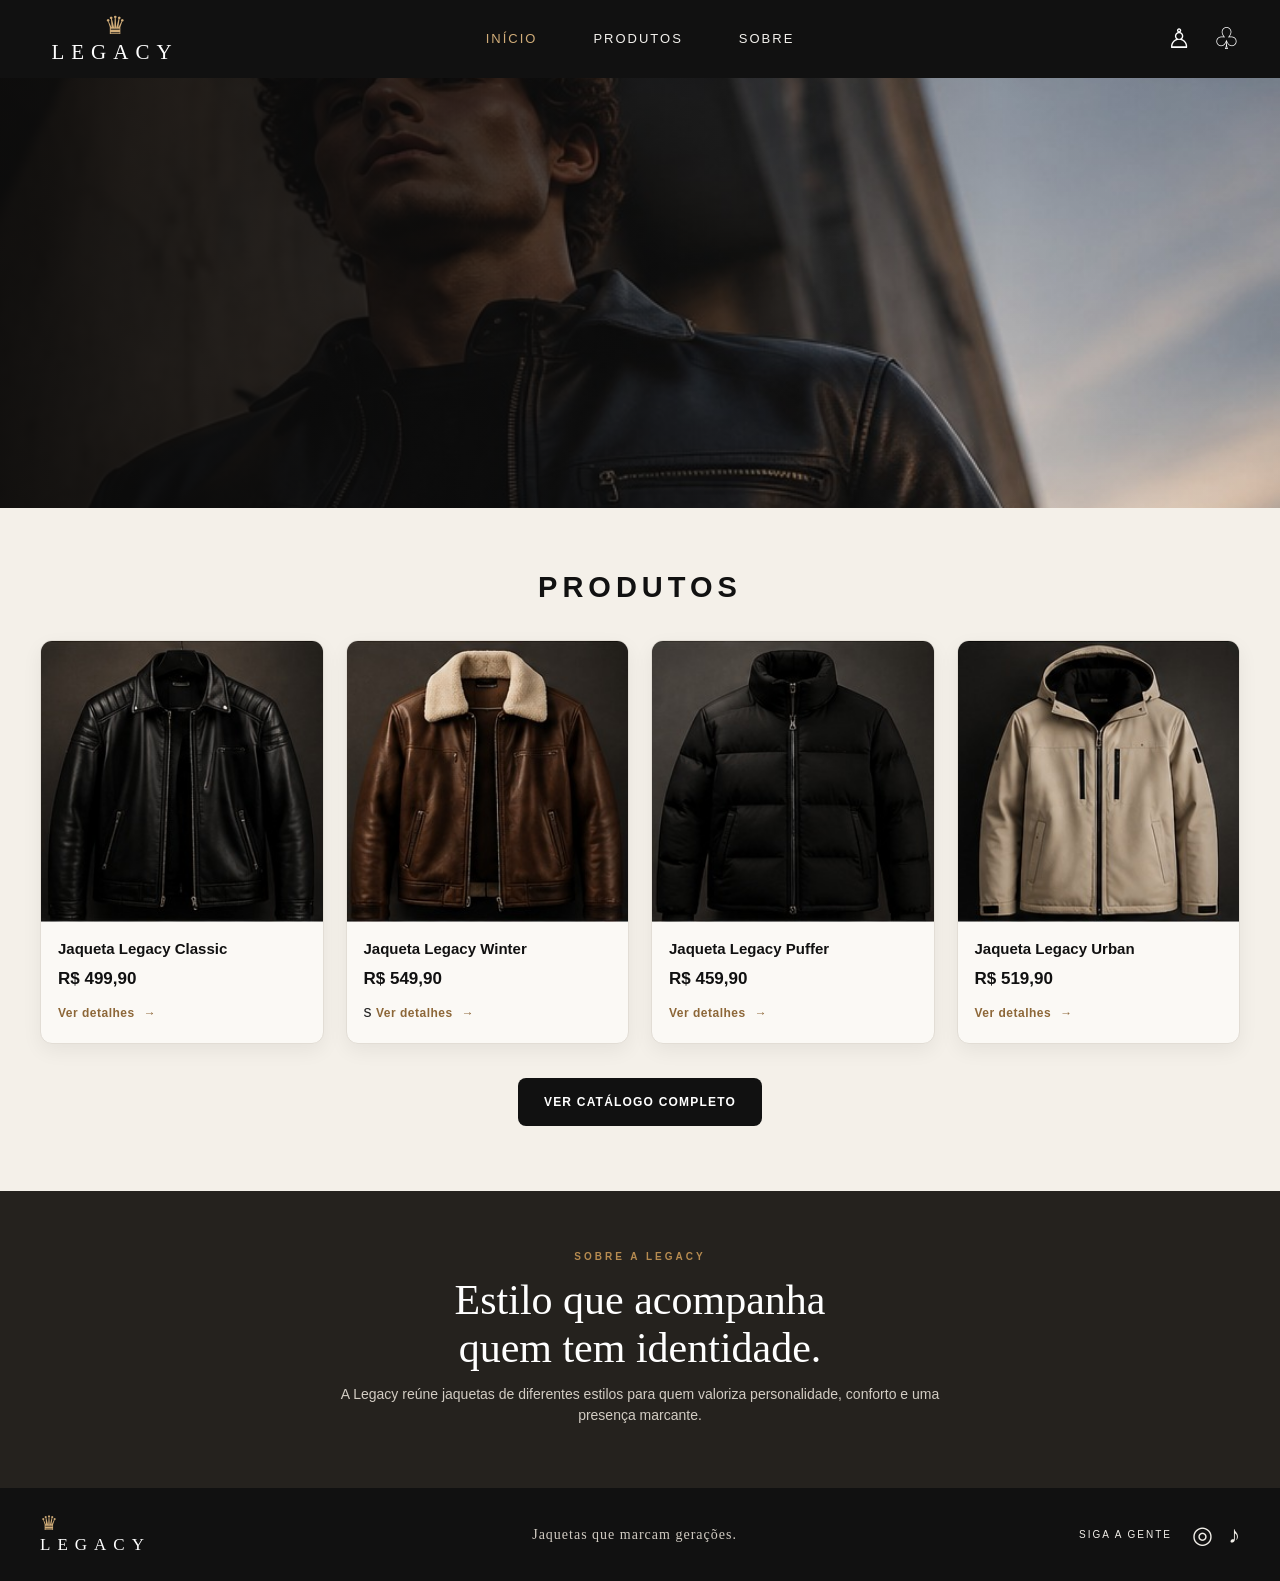
==== index.html @ c5978602 "Primeiro envio do site Loja Roupa" ====
<!DOCTYPE html>
<html lang="pt-BR">
<head>
    <meta charset="UTF-8">
    <meta name="viewport" content="width=device-width, initial-scale=1.0">
    <meta name="description" content="Legacy — jaquetas com identidade e estilo.">
    <title>Legacy | Início</title>
    <link rel="stylesheet" href="css/style.css">
</head>
<body>

    <!-- CABEÇALHO COMPARTILHADO -->
    <header class="cabecalho">
        <div class="container cabecalho-conteudo">
            <a class="marca" href="index.html" aria-label="Legacy - página inicial">
                <span class="marca-simbolo" aria-hidden="true">♛</span>
                <span class="marca-nome">LEGACY</span>
            </a>

            <nav class="navegacao" aria-label="Navegação principal">
                <a class="link-menu ativo" href="index.html">Início</a>
                <a class="link-menu" href="catalogo.html">Produtos</a>
                <a class="link-menu" href="#sobre">Sobre</a>
            </nav>

            <div class="acoes-cabecalho" aria-label="Ícones decorativos">
                <span class="icone-cabecalho" aria-hidden="true">♙</span>
                <span class="icone-cabecalho sacola-icone" aria-hidden="true">♧</span>
            </div>
        </div>
    </header>

    <main>
        <!-- DESTAQUE PRINCIPAL -->
        <section class="banner-inicial">
            <div class="banner-sombra"></div>
        </section>

        <!-- PRODUTOS EM DESTAQUE -->
        <section class="secao-produtos" id="produtos">
            <div class="container">
                <div class="titulo-secao">
                    <h2>PRODUTOS</h2>
                </div>

                <div class="grade-produtos">
                    <article class="cartao-produto">
                        <a class="imagem-cartao" href="produto.html" aria-label="Ver detalhes da Jaqueta Legacy Classic">
                            <img src="imagens/jaqueta-legacy-classic.jpg" alt="Jaqueta Legacy Classic preta">
                        </a>
                        <div class="informacoes-cartao">
                            <h3>Jaqueta Legacy Classic</h3>
                            <p class="preco">R$ 499,90</p>
                            <a class="link-detalhes" href="produto.html">Ver detalhes <span aria-hidden="true">→</span></a>
                        </div>
                    </article>

                    <article class="cartao-produto">
                        <a class="imagem-cartao" href="produto.html" aria-label="Ver detalhes da Jaqueta Legacy Winter">
                            <img src="imagens/jaqueta-legacy-winter.jpg" alt="Jaqueta Legacy Winter marrom com gola clara">
                        </a>
                        <div class="informacoes-cartao">
                            <h3>Jaqueta Legacy Winter</h3>
                            <p class="preco">R$ 549,90</p>s
                            <a class="link-detalhes" href="produto.html">Ver detalhes <span aria-hidden="true">→</span></a>
                        </div>
                    </article>

                    <article class="cartao-produto">
                        <a class="imagem-cartao" href="produto.html" aria-label="Ver detalhes da Jaqueta Legacy Puffer">
                            <img src="imagens/jaqueta-legacy-puffer.jpg" alt="Jaqueta Legacy Puffer preta">
                        </a>
                        <div class="informacoes-cartao">
                            <h3>Jaqueta Legacy Puffer</h3>
                            <p class="preco">R$ 459,90</p>
                            <a class="link-detalhes" href="produto.html">Ver detalhes <span aria-hidden="true">→</span></a>
                        </div>
                    </article>

                    <article class="cartao-produto">
                        <a class="imagem-cartao" href="produto.html" aria-label="Ver detalhes da Jaqueta Legacy Urban">
                            <img src="imagens/jaqueta-legacy-urban.jpg" alt="Jaqueta Legacy Urban bege com capuz">
                        </a>
                        <div class="informacoes-cartao">
                            <h3>Jaqueta Legacy Urban</h3>
                            <p class="preco">R$ 519,90</p>
                            <a class="link-detalhes" href="produto.html">Ver detalhes <span aria-hidden="true">→</span></a>
                        </div>
                    </article>
                </div>

                <div class="centralizar-link">
                    <a class="botao botao-escuro" href="catalogo.html">Ver catálogo completo</a>
                </div>
            </div>
        </section>

        <!-- APRESENTAÇÃO DA LOJA -->
        <section class="faixa-sobre" id="sobre">
            <div class="container faixa-sobre-conteudo">
                <p class="etiqueta-secao">SOBRE A LEGACY</p>
                <h2>Estilo que acompanha<br>quem tem identidade.</h2>
                <p>
                    A Legacy reúne jaquetas de diferentes estilos para quem valoriza
                    personalidade, conforto e uma presença marcante.
                </p>
            </div>
        </section>
    </main>

    <!-- RODAPÉ COMPARTILHADO -->
    <footer class="rodape">
        <div class="container rodape-conteudo">
            <a class="marca marca-rodape" href="index.html">
                <span class="marca-simbolo" aria-hidden="true">♛</span>
                <span class="marca-nome">LEGACY</span>
            </a>
            <p class="frase-rodape">Jaquetas que marcam gerações.</p>
            <div class="redes-rodape">
                <span>SIGA A GENTE</span>
                <span aria-label="Instagram">◎</span>
                <span aria-label="TikTok">♪</span>
            </div>
        </div>
    </footer>

</body>
</html>
---- css/style.css ----
/* =========================================================
   LEGACY — ESTILOS COMPARTILHADOS
   Projeto didático: somente HTML e CSS, sem JavaScript.
   ========================================================= */

:root {
    --preto: #111111;
    --preto-suave: #1b1a18;
    --dourado: #b68b50;
    --dourado-claro: #d1ad79;
    --creme: #f4f0e9;
    --branco: #ffffff;
    --texto: #222222;
    --texto-suave: #77716a;
    --borda: #e2ddd5;
}

* {
    margin: 0;
    padding: 0;
    box-sizing: border-box;
}

html {
    scroll-behavior: smooth;
}

body {
    font-family: Arial, Helvetica, sans-serif;
    color: var(--texto);
    background-color: var(--creme);
    line-height: 1.5;
}

img {
    display: block;
    max-width: 100%;
}

a {
    color: inherit;
    text-decoration: none;
}

button {
    font: inherit;
}

.container {
    width: min(1200px, calc(100% - 48px));
    margin: 0 auto;
}

/* CABEÇALHO */

.cabecalho {
    background-color: var(--preto);
    color: var(--branco);
    min-height: 78px;
    position: relative;
    z-index: 2;
}

.cabecalho-conteudo {
    min-height: 78px;
    display: flex;
    align-items: center;
    justify-content: space-between;
    gap: 30px;
}

.marca {
    display: inline-flex;
    flex-direction: column;
    align-items: center;
    justify-content: center;
    min-width: 150px;
    color: var(--branco);
}

.marca-simbolo {
    color: var(--dourado-claro);
    font-size: 25px;
    line-height: 1;
    margin-bottom: 2px;
}

.marca-nome {
    font-family: Georgia, "Times New Roman", serif;
    font-size: 21px;
    letter-spacing: 7px;
    line-height: 1.2;
}

.navegacao {
    display: flex;
    align-items: center;
    justify-content: center;
    gap: 56px;
}

.link-menu {
    color: #f2f0ec;
    font-size: 13px;
    letter-spacing: 2px;
    text-transform: uppercase;
    transition: color 0.2s ease;
}

.link-menu:hover,
.link-menu:focus-visible,
.link-menu.ativo {
    color: var(--dourado-claro);
}

.acoes-cabecalho {
    display: flex;
    align-items: center;
    justify-content: flex-end;
    gap: 22px;
    min-width: 150px;
}

.icone-cabecalho {
    color: var(--branco);
    font-size: 27px;
    line-height: 1;
}

.sacola-icone {
    font-size: 30px;
}

/* BOTÕES E ELEMENTOS DE TEXTO */

.botao {
    display: inline-flex;
    align-items: center;
    justify-content: center;
    gap: 16px;
    min-height: 48px;
    padding: 0 25px;
    border: 1px solid transparent;
    border-radius: 8px;
    font-size: 12px;
    font-weight: 700;
    letter-spacing: 1.2px;
    text-transform: uppercase;
    transition: background-color 0.2s ease, color 0.2s ease;
}

.botao-dourado {
    background-color: var(--dourado);
    color: var(--branco);
}

.botao-dourado:hover {
    background-color: var(--dourado-claro);
}

.botao-escuro {
    background-color: var(--preto);
    color: var(--branco);
}

.botao-escuro:hover {
    background-color: #34302a;
}

.etiqueta-secao {
    color: var(--dourado);
    font-size: 10px;
    font-weight: 700;
    letter-spacing: 3px;
    text-transform: uppercase;
}

/* PÁGINA INICIAL — BANNER */

.banner-inicial {
    min-height: 430px;
    position: relative;
    display: flex;
    align-items: center;
    color: var(--branco);
    background-image: url("../imagens/banner-modelo.jpg");
    background-position: center 42%;
    background-size: cover;
    background-repeat: no-repeat;
}

.banner-sombra {
    position: absolute;
    inset: 0;
    background: linear-gradient(
        90deg,
        rgba(10, 10, 10, 0.94) 0%,
        rgba(10, 10, 10, 0.75) 37%,
        rgba(10, 10, 10, 0.08) 78%
    );
}

.banner-conteudo {
    position: relative;
    z-index: 1;
    padding-top: 45px;
    padding-bottom: 45px;
}

.sobrelinha {
    color: var(--dourado-claro);
    font-size: 13px;
    font-weight: 700;
    letter-spacing: 7px;
    margin-bottom: 16px;
}

.banner-conteudo h1 {
    max-width: 570px;
    font-family: Georgia, "Times New Roman", serif;
    font-size: clamp(38px, 5vw, 65px);
    font-weight: 400;
    line-height: 1.04;
    letter-spacing: 1px;
    text-transform: uppercase;
}

.banner-descricao {
    max-width: 390px;
    margin: 20px 0 27px;
    color: #e6e1d9;
    font-size: 16px;
}

/* TÍTULOS DAS SEÇÕES */

.secao-produtos {
    padding: 58px 0 65px;
    background-color: var(--creme);
}

.titulo-secao {
    text-align: center;
    margin-bottom: 30px;
}

.titulo-secao .etiqueta-secao {
    margin-bottom: 7px;
}

.titulo-secao h2 {
    color: var(--preto);
    font-size: 29px;
    font-weight: 700;
    letter-spacing: 5px;
}

/* CARTÕES DE PRODUTO */

.grade-produtos {
    display: grid;
    grid-template-columns: repeat(4, minmax(0, 1fr));
    gap: 22px;
}

.cartao-produto {
    overflow: hidden;
    background-color: #fbf9f5;
    border: 1px solid var(--borda);
    border-radius: 12px;
    box-shadow: 0 7px 20px rgba(25, 20, 15, 0.06);
    transition: transform 0.2s ease, box-shadow 0.2s ease;
}

.cartao-produto:hover {
    transform: translateY(-4px);
    box-shadow: 0 12px 25px rgba(25, 20, 15, 0.11);
}

.imagem-cartao {
    display: block;
    overflow: hidden;
    background-color: #ded9d1;
    aspect-ratio: 1 / 1;
}

.imagem-cartao img {
    width: 100%;
    height: 100%;
    object-fit: cover;
    transition: transform 0.3s ease;
}

.cartao-produto:hover .imagem-cartao img {
    transform: scale(1.035);
}

.informacoes-cartao {
    padding: 17px 17px 19px;
}

.informacoes-cartao h2,
.informacoes-cartao h3 {
    color: var(--preto);
    font-size: 15px;
    font-weight: 700;
    line-height: 1.35;
    margin-bottom: 7px;
}

.preco {
    color: var(--preto);
    font-size: 17px;
    font-weight: 700;
}

.link-detalhes {
    display: inline-flex;
    align-items: center;
    gap: 9px;
    margin-top: 12px;
    color: #8d6738;
    font-size: 12px;
    font-weight: 700;
    letter-spacing: 0.5px;
    transition: color 0.2s ease;
}

.link-detalhes:hover {
    color: var(--preto);
}

.centralizar-link {
    display: flex;
    justify-content: center;
    margin-top: 34px;
}

/* APRESENTAÇÃO DA LOJA */

.faixa-sobre {
    padding: 58px 0 62px;
    color: var(--branco);
    background-color: #25221e;
    text-align: center;
}

.faixa-sobre-conteudo {
    max-width: 720px;
}

.faixa-sobre h2 {
    margin: 12px 0;
    font-family: Georgia, "Times New Roman", serif;
    font-size: clamp(28px, 4vw, 42px);
    font-weight: 400;
    line-height: 1.15;
}

.faixa-sobre p:last-child {
    max-width: 600px;
    margin: 0 auto;
    color: #d2ccc3;
    font-size: 14px;
}

/* PÁGINAS INTERNAS — TÍTULO E CAMINHO */

.cabecalho-pagina {
    padding: 55px 0 35px;
    background-color: var(--creme);
    text-align: center;
}

.cabecalho-pagina h1 {
    margin: 8px 0 9px;
    color: var(--preto);
    font-size: clamp(25px, 4vw, 35px);
    letter-spacing: 3px;
}

.cabecalho-pagina > .container > p:not(.etiqueta-secao) {
    color: var(--texto-suave);
    font-size: 14px;
}

.migalhas {
    display: flex;
    justify-content: center;
    align-items: center;
    gap: 10px;
    margin-top: 23px;
    color: var(--texto-suave);
    font-size: 11px;
}

.migalhas a:hover {
    color: var(--dourado);
}

/* CATÁLOGO */

.secao-catalogo {
    padding: 12px 0 75px;
    background-color: var(--creme);
}

/* DETALHAMENTO DOS PRODUTOS */

.secao-detalhes {
    padding: 20px 0 75px;
    background-color: var(--creme);
}

.detalhe-produto {
    display: grid;
    grid-template-columns: minmax(0, 1.05fr) minmax(0, 0.95fr);
    align-items: center;
    gap: clamp(30px, 6vw, 75px);
    padding: 45px 0;
    border-bottom: 1px solid var(--borda);
    scroll-margin-top: 25px;
}

.detalhe-produto:last-of-type {
    border-bottom: 0;
}

.detalhe-invertido .detalhe-imagem {
    order: 2;
}

.detalhe-invertido .detalhe-informacoes {
    order: 1;
}

.detalhe-imagem {
    overflow: hidden;
    border-radius: 12px;
    background-color: #ded9d1;
    box-shadow: 0 10px 28px rgba(25, 20, 15, 0.09);
}

.detalhe-imagem img {
    width: 100%;
    aspect-ratio: 1 / 1;
    object-fit: cover;
}

.detalhe-informacoes h2 {
    margin: 9px 0 8px;
    color: var(--preto);
    font-family: Georgia, "Times New Roman", serif;
    font-size: clamp(27px, 3.5vw, 39px);
    font-weight: 400;
    line-height: 1.15;
}

.preco-detalhe {
    margin: 14px 0 18px;
    font-size: 23px;
}

.descricao-produto {
    max-width: 490px;
    margin-bottom: 20px;
    color: #5e5952;
    font-size: 14px;
    line-height: 1.8;
}

.lista-caracteristicas {
    display: grid;
    gap: 9px;
    margin: 0 0 18px;
    padding-left: 18px;
    color: #514c45;
    font-size: 13px;
}

.lista-caracteristicas strong {
    color: var(--preto);
}

.aviso-prototipo {
    margin-bottom: 15px;
    color: var(--texto-suave);
    font-size: 11px;
    font-style: italic;
}

.botao-indisponivel {
    cursor: not-allowed;
    opacity: 0.55;
}

.voltar-catalogo {
    padding-top: 15px;
}

/* RODAPÉ */

.rodape {
    padding: 25px 0;
    color: var(--branco);
    background-color: var(--preto);
}

.rodape-conteudo {
    display: flex;
    align-items: center;
    justify-content: space-between;
    gap: 25px;
}

.marca-rodape {
    align-items: flex-start;
}

.marca-rodape .marca-simbolo {
    font-size: 20px;
}

.marca-rodape .marca-nome {
    font-size: 17px;
}

.frase-rodape {
    color: #d2ccc3;
    font-family: Georgia, "Times New Roman", serif;
    font-size: 14px;
    letter-spacing: 1px;
}

.redes-rodape {
    display: flex;
    align-items: center;
    gap: 15px;
    color: #f1eee8;
}

.redes-rodape span:first-child {
    margin-right: 5px;
    font-size: 10px;
    letter-spacing: 2px;
}

.redes-rodape span:not(:first-child) {
    font-size: 24px;
}

/* RESPONSIVIDADE */

@media (max-width: 900px) {
    .navegacao {
        gap: 25px;
    }

    .grade-produtos {
        grid-template-columns: repeat(2, minmax(0, 1fr));
    }

    .detalhe-produto {
        gap: 30px;
    }
}

@media (max-width: 650px) {
    .container {
        width: min(100% - 32px, 520px);
    }

    .cabecalho-conteudo {
        min-height: auto;
        padding-top: 15px;
        padding-bottom: 15px;
        flex-wrap: wrap;
        gap: 17px;
    }

    .marca {
        min-width: auto;
        align-items: flex-start;
    }

    .marca-simbolo {
        font-size: 19px;
    }

    .marca-nome {
        font-size: 16px;
        letter-spacing: 5px;
    }

    .navegacao {
        order: 3;
        width: 100%;
        justify-content: center;
        gap: clamp(18px, 7vw, 40px);
        padding-top: 8px;
    }

    .link-menu {
        font-size: 11px;
        letter-spacing: 1.2px;
    }

    .acoes-cabecalho {
        min-width: auto;
        gap: 14px;
    }

    .icone-cabecalho {
        font-size: 22px;
    }

    .banner-inicial {
        min-height: 390px;
        background-position: 58% center;
    }

    .banner-sombra {
        background: linear-gradient(
            90deg,
            rgba(10, 10, 10, 0.92) 0%,
            rgba(10, 10, 10, 0.72) 58%,
            rgba(10, 10, 10, 0.24) 100%
        );
    }

    .banner-conteudo h1 {
        font-size: 42px;
    }

    .banner-descricao {
        max-width: 280px;
        font-size: 14px;
    }

    .secao-produtos {
        padding: 42px 0 48px;
    }

    .titulo-secao h2 {
        font-size: 24px;
    }

    .grade-produtos {
        gap: 13px;
    }

    .informacoes-cartao {
        padding: 12px;
    }

    .informacoes-cartao h2,
    .informacoes-cartao h3 {
        font-size: 13px;
    }

    .preco {
        font-size: 15px;
    }

    .cabecalho-pagina {
        padding: 40px 0 27px;
    }

    .cabecalho-pagina h1 {
        font-size: 24px;
    }

    .detalhe-produto {
        grid-template-columns: 1fr;
        gap: 23px;
        padding: 32px 0;
    }

    .detalhe-invertido .detalhe-imagem,
    .detalhe-invertido .detalhe-informacoes {
        order: initial;
    }

    .detalhe-informacoes h2 {
        font-size: 30px;
    }

    .rodape-conteudo {
        flex-direction: column;
        text-align: center;
    }

    .marca-rodape {
        align-items: center;
    }

    .redes-rodape {
        justify-content: center;
    }
}

@media (max-width: 390px) {
    .grade-produtos {
        grid-template-columns: 1fr;
    }

    .imagem-cartao {
        aspect-ratio: 1.15 / 1;
    }

    .banner-conteudo h1 {
        font-size: 35px;
    }

    .navegacao {
        gap: 16px;
    }
}


/* =========================================================
   PÁGINA DE DETALHAMENTO — LAYOUT DO PROTÓTIPO
   ========================================================= */

.faixa-titulo-produto {
    padding: 14px 0 0;
    background-color: var(--creme);
}

.migalhas-esquerda {
    justify-content: flex-start;
    margin-top: 0;
}

.detalhamento-wireframe {
    padding: 28px 0 48px;
    background-color: var(--creme);
}

.produto-detalhe-layout {
    display: grid;
    grid-template-columns: minmax(0, 0.95fr) minmax(0, 1.05fr);
    align-items: start;
    gap: clamp(30px, 6vw, 75px);
    max-width: 1080px;
    margin: 0 auto;
}

.produto-foto-principal {
    overflow: hidden;
    border-radius: 10px;
    background-color: #e5e0d8;
    box-shadow: 0 8px 25px rgba(25, 20, 15, 0.08);
}

.produto-foto-principal img {
    width: 100%;
    aspect-ratio: 0.92 / 1;
    object-fit: cover;
}

.produto-dados h1 {
    margin: 5px 0 4px;
    color: var(--preto);
    font-family: Georgia, "Times New Roman", serif;
    font-size: clamp(28px, 3.3vw, 39px);
    font-weight: 400;
    line-height: 1.15;
}

.preco-principal {
    margin-bottom: 19px;
    font-size: 22px;
}

.avaliacao-produto {
    margin-bottom: 18px;
}

.titulo-campo,
.campo-escolha legend,
.campo-quantidade label {
    display: block;
    margin-bottom: 8px;
    color: #514c45;
    font-size: 12px;
    font-weight: 700;
}

.estrelas {
    color: var(--dourado);
    font-size: 22px;
    letter-spacing: 3px;
}

.bloco-informacao {
    margin: 16px 0;
}

.bloco-informacao h2 {
    margin-bottom: 6px;
    color: var(--preto);
    font-size: 13px;
    font-weight: 700;
    text-transform: uppercase;
    letter-spacing: 0.8px;
}

.bloco-informacao p,
.bloco-informacao li {
    color: #625c54;
    font-size: 13px;
    line-height: 1.7;
}

.bloco-informacao .lista-caracteristicas {
    margin: 0;
    gap: 3px;
}

.opcoes-produto {
    display: grid;
    gap: 16px;
    margin-top: 19px;
}

.campo-escolha {
    border: 0;
}

.opcoes-tamanho,
.opcoes-cor {
    display: flex;
    align-items: center;
    gap: 9px;
}

.opcoes-tamanho label,
.cor-opcao {
    cursor: pointer;
}

.opcoes-tamanho input,
.cor-opcao input {
    position: absolute;
    opacity: 0;
    pointer-events: none;
}

.opcoes-tamanho span {
    display: flex;
    align-items: center;
    justify-content: center;
    width: 37px;
    height: 35px;
    border: 1px solid #d8d0c5;
    border-radius: 4px;
    background-color: #fffdfa;
    color: var(--texto);
    font-size: 12px;
    transition: border-color 0.2s ease, background-color 0.2s ease;
}

.opcoes-tamanho input:checked + span {
    border-color: var(--dourado);
    background-color: #efe3d2;
    color: var(--preto);
}

.opcoes-tamanho input:focus-visible + span {
    outline: 2px solid var(--dourado);
    outline-offset: 2px;
}

.opcoes-cor {
    gap: 12px;
}

.amostra-cor {
    display: block;
    width: 23px;
    height: 23px;
    border: 2px solid var(--creme);
    border-radius: 50%;
    box-shadow: 0 0 0 1px #c9c1b7;
}

.cor-preta {
    background-color: #171717;
}

.cor-marrom {
    background-color: #69432d;
}

.cor-bege {
    background-color: #d4c2a4;
}

.cor-opcao input:checked + .amostra-cor {
    box-shadow: 0 0 0 2px var(--dourado);
}

.cor-opcao input:focus-visible + .amostra-cor {
    outline: 2px solid var(--dourado);
    outline-offset: 3px;
}

.campo-quantidade {
    display: flex;
    align-items: center;
    gap: 15px;
}

.campo-quantidade label {
    margin: 0;
}

.campo-quantidade input {
    width: 65px;
    height: 35px;
    padding: 5px 8px;
    border: 1px solid #d8d0c5;
    border-radius: 4px;
    background-color: #fffdfa;
}

.botao-comprar {
    width: 100%;
    margin-top: 19px;
    cursor: pointer;
}

.nota-prototipo {
    margin-top: 9px;
    color: var(--texto-suave);
    font-size: 10px;
    line-height: 1.5;
}

/* PRODUTOS RELACIONADOS */

.produtos-relacionados {
    padding: 32px 0 55px;
    background-color: #fffdfa;
}

.produtos-relacionados h2 {
    margin-bottom: 20px;
    color: var(--preto);
    font-size: 13px;
    font-weight: 700;
    letter-spacing: 1.5px;
}

.grade-relacionados {
    display: grid;
    grid-template-columns: repeat(3, minmax(0, 1fr));
    gap: 22px;
}

.cartao-relacionado {
    overflow: hidden;
    border: 1px solid var(--borda);
    border-radius: 7px;
    background-color: var(--creme);
}

.cartao-relacionado img {
    width: 100%;
    aspect-ratio: 1.55 / 1;
    object-fit: cover;
}

.cartao-relacionado div {
    padding: 10px 12px;
}

.cartao-relacionado h3 {
    margin-bottom: 4px;
    color: var(--preto);
    font-size: 13px;
}

.cartao-relacionado p {
    color: var(--texto);
    font-size: 13px;
    font-weight: 700;
}

/* RODAPÉ COM QUATRO COLUNAS */

.rodape-completo {
    padding: 34px 0;
}

.rodape-colunas {
    display: grid;
    grid-template-columns: repeat(4, minmax(0, 1fr));
    gap: 25px;
}

.rodape-colunas h2 {
    margin-bottom: 13px;
    color: var(--dourado-claro);
    font-size: 11px;
    letter-spacing: 1.4px;
}

.rodape-colunas a,
.rodape-colunas p {
    display: block;
    margin: 6px 0;
    color: #e2ddd5;
    font-size: 12px;
}

.rodape-colunas a:hover {
    color: var(--dourado-claro);
}

/* =========================================================
   PÁGINA DE COMPRA — FORMULÁRIO
   ========================================================= */

.titulo-compra {
    margin-top: 28px;
}

.titulo-compra h1 {
    margin: 6px 0;
    color: var(--preto);
    font-size: clamp(25px, 4vw, 34px);
    letter-spacing: 2px;
}

.titulo-compra > p:last-child {
    color: var(--texto-suave);
    font-size: 13px;
}

.secao-checkout {
    padding: 28px 0 65px;
    background-color: var(--creme);
}

.checkout-layout {
    display: grid;
    grid-template-columns: minmax(0, 1.55fr) minmax(270px, 0.8fr);
    align-items: start;
    gap: 28px;
}

.formulario-checkout {
    display: grid;
    gap: 18px;
}

.grupo-checkout,
.resumo-pedido {
    padding: 24px;
    border: 1px solid var(--borda);
    border-radius: 9px;
    background-color: #fffdfa;
    box-shadow: 0 5px 17px rgba(25, 20, 15, 0.04);
}

.titulo-grupo-checkout {
    display: flex;
    align-items: flex-start;
    gap: 13px;
    margin-bottom: 20px;
}

.titulo-grupo-checkout > span {
    display: flex;
    align-items: center;
    justify-content: center;
    flex: 0 0 33px;
    width: 33px;
    height: 33px;
    border-radius: 50%;
    background-color: #eee3d4;
    color: #8d6738;
    font-size: 12px;
    font-weight: 700;
}

.titulo-grupo-checkout h2 {
    color: var(--preto);
    font-size: 17px;
}

.titulo-grupo-checkout p {
    margin-top: 3px;
    color: var(--texto-suave);
    font-size: 11px;
}

.grade-campos {
    display: grid;
    grid-template-columns: repeat(2, minmax(0, 1fr));
    gap: 15px;
}

.campo-formulario {
    display: flex;
    flex-direction: column;
    gap: 6px;
    color: #4c4740;
    font-size: 11px;
    font-weight: 700;
}

.campo-largo {
    grid-column: 1 / -1;
}

.campo-formulario input,
.campo-formulario select {
    width: 100%;
    min-height: 42px;
    padding: 10px 12px;
    border: 1px solid #d9d2c8;
    border-radius: 5px;
    outline: none;
    background-color: #ffffff;
    color: var(--texto);
    font-family: Arial, Helvetica, sans-serif;
    font-size: 12px;
}

.campo-formulario input:focus,
.campo-formulario select:focus {
    border-color: var(--dourado);
    box-shadow: 0 0 0 2px rgba(182, 139, 80, 0.12);
}

.campo-formulario input::placeholder {
    color: #aaa39a;
    font-weight: 400;
}

.opcoes-pagamento {
    display: grid;
    grid-template-columns: repeat(3, minmax(0, 1fr));
    gap: 10px;
    border: 0;
}

.opcao-pagamento {
    display: flex;
    align-items: flex-start;
    gap: 8px;
    min-height: 83px;
    padding: 12px 10px;
    border: 1px solid #ded7cd;
    border-radius: 6px;
    background-color: #ffffff;
    cursor: pointer;
}

.opcao-pagamento input {
    margin-top: 3px;
    accent-color: var(--dourado);
}

.pagamento-icone {
    color: var(--dourado);
    font-size: 19px;
    line-height: 1;
}

.opcao-pagamento strong,
.opcao-pagamento small {
    display: block;
}

.opcao-pagamento strong {
    color: var(--preto);
    font-size: 12px;
}

.opcao-pagamento small {
    margin-top: 4px;
    color: var(--texto-suave);
    font-size: 9px;
    line-height: 1.4;
}

.acoes-formulario {
    display: flex;
    align-items: center;
    justify-content: space-between;
    gap: 15px;
}

.acoes-formulario .botao {
    min-height: 45px;
}

.link-voltar {
    color: #8d6738;
    font-size: 12px;
    font-weight: 700;
}

.link-voltar:hover {
    color: var(--preto);
}

.resumo-pedido {
    position: sticky;
    top: 20px;
}

.resumo-pedido > h2 {
    margin-bottom: 18px;
    color: var(--preto);
    font-size: 17px;
}

.produto-resumo {
    display: flex;
    align-items: center;
    gap: 13px;
    padding-bottom: 17px;
    border-bottom: 1px solid var(--borda);
}

.produto-resumo img {
    width: 82px;
    height: 88px;
    border-radius: 5px;
    object-fit: cover;
}

.produto-resumo h3 {
    color: var(--preto);
    font-size: 12px;
}

.produto-resumo p {
    margin: 5px 0;
    color: var(--texto-suave);
    font-size: 10px;
}

.produto-resumo strong {
    color: var(--preto);
    font-size: 13px;
}

.linha-resumo {
    display: flex;
    justify-content: space-between;
    gap: 10px;
    padding: 12px 0;
    border-bottom: 1px solid var(--borda);
    color: #625c54;
    font-size: 12px;
}

.total-resumo {
    border-bottom: 0;
    color: var(--preto);
    font-size: 15px;
}

.texto-resumo {
    margin-top: 6px;
    color: var(--texto-suave);
    font-size: 10px;
    line-height: 1.5;
}

.resumo-pedido .link-detalhes {
    margin-top: 18px;
}

/* ACESSIBILIDADE */

.texto-escondido {
    position: absolute;
    width: 1px;
    height: 1px;
    padding: 0;
    margin: -1px;
    overflow: hidden;
    clip: rect(0, 0, 0, 0);
    white-space: nowrap;
    border: 0;
}

/* RESPONSIVIDADE DAS NOVAS PÁGINAS */

@media (max-width: 850px) {
    .produto-detalhe-layout {
        grid-template-columns: minmax(0, 1fr) minmax(0, 1fr);
        gap: 28px;
    }

    .checkout-layout {
        grid-template-columns: 1fr;
    }

    .resumo-pedido {
        position: static;
    }
}

@media (max-width: 650px) {
    .produto-detalhe-layout {
        grid-template-columns: 1fr;
        gap: 24px;
    }

    .produto-foto-principal img {
        aspect-ratio: 1.1 / 1;
    }

    .grade-relacionados {
        grid-template-columns: 1fr;
    }

    .cartao-relacionado {
        display: grid;
        grid-template-columns: 115px 1fr;
        align-items: center;
    }

    .cartao-relacionado img {
        height: 100%;
        min-height: 100px;
        aspect-ratio: auto;
    }

    .rodape-colunas {
        grid-template-columns: repeat(2, minmax(0, 1fr));
        row-gap: 25px;
    }

    .grade-campos {
        grid-template-columns: 1fr;
    }

    .campo-largo {
        grid-column: auto;
    }

    .opcoes-pagamento {
        grid-template-columns: 1fr;
    }

    .opcao-pagamento {
        min-height: auto;
    }

    .acoes-formulario {
        align-items: stretch;
        flex-direction: column-reverse;
    }

    .acoes-formulario .botao {
        width: 100%;
    }
}

@media (max-width: 390px) {
    .grupo-checkout,
    .resumo-pedido {
        padding: 17px;
    }

    .rodape-colunas {
        grid-template-columns: 1fr 1fr;
    }

    .titulo-compra h1 {
        font-size: 23px;
    }
}
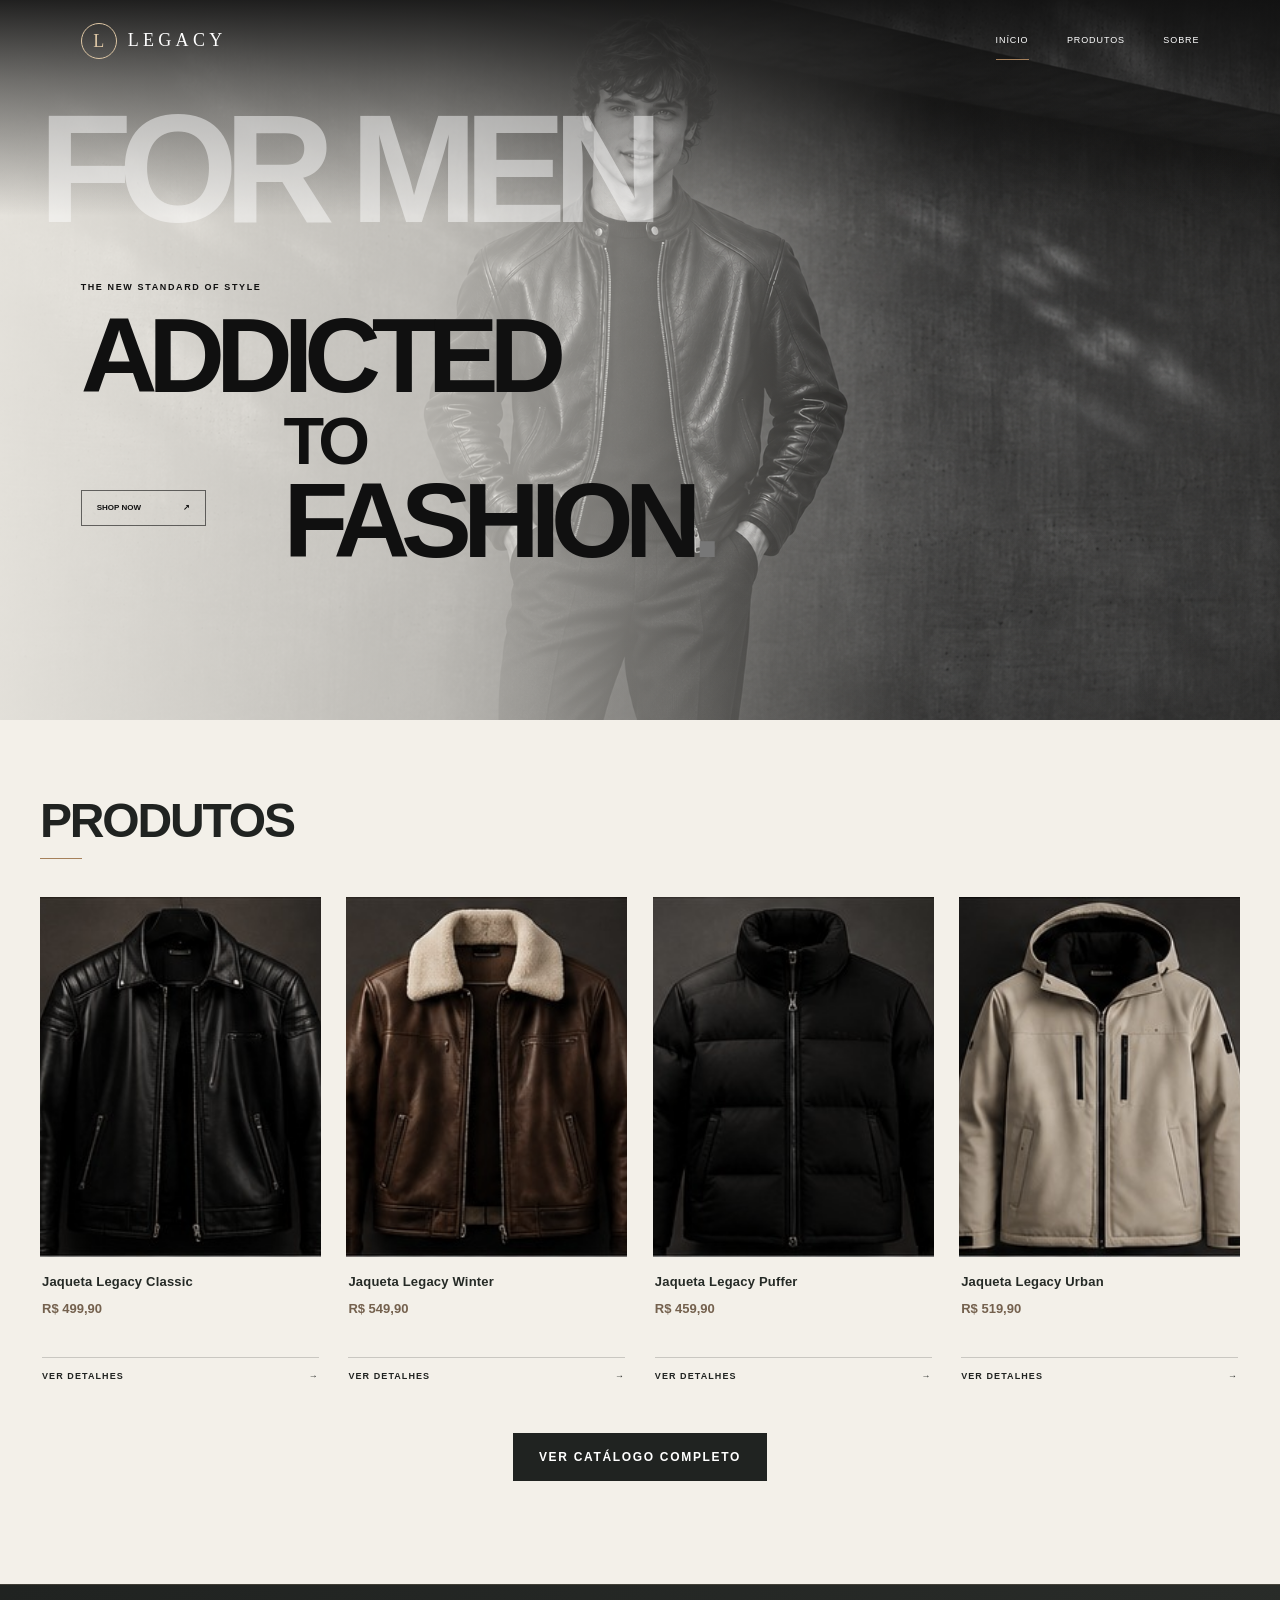
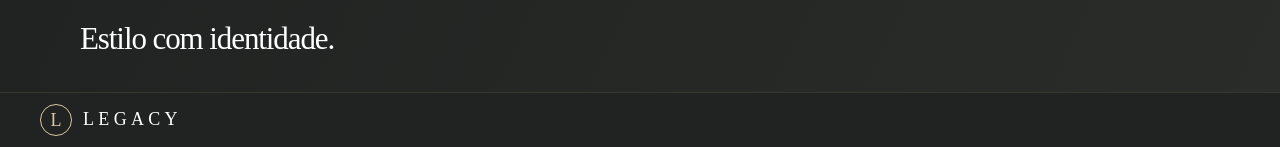
==== commit 80b76ec1: "desenvolvimento 14/11/2026  atualizado" ====
--- a/index.html
+++ b/index.html
@@ -7,13 +7,13 @@
     <title>Legacy | Início</title>
     <link rel="stylesheet" href="css/style.css">
 </head>
-<body>
+<body class="home-editorial">
 
     <!-- CABEÇALHO COMPARTILHADO -->
     <header class="cabecalho">
         <div class="container cabecalho-conteudo">
             <a class="marca" href="index.html" aria-label="Legacy - página inicial">
-                <span class="marca-simbolo" aria-hidden="true">♛</span>
+                <span class="marca-simbolo" aria-hidden="true">L</span>
                 <span class="marca-nome">LEGACY</span>
             </a>
 
@@ -23,10 +23,6 @@
                 <a class="link-menu" href="#sobre">Sobre</a>
             </nav>
 
-            <div class="acoes-cabecalho" aria-label="Ícones decorativos">
-                <span class="icone-cabecalho" aria-hidden="true">♙</span>
-                <span class="icone-cabecalho sacola-icone" aria-hidden="true">♧</span>
-            </div>
         </div>
     </header>
 
@@ -34,6 +30,16 @@
         <!-- DESTAQUE PRINCIPAL -->
         <section class="banner-inicial">
             <div class="banner-sombra"></div>
+            <p class="home-ghost-title" aria-hidden="true">FOR MEN</p>
+            <div class="home-hero-copy">
+                <p class="home-hero-eyebrow">THE NEW STANDARD OF STYLE</p>
+                <h1>ADDICTED</h1>
+                <div class="home-title-bottom">
+                    <span class="home-to">TO</span>
+                    <span class="home-fashion">FASHION<span class="home-dot">.</span></span>
+                </div>
+            </div>
+            <a class="home-hero-link" href="#produtos">SHOP NOW <span aria-hidden="true">↗</span></a>
         </section>
 
         <!-- PRODUTOS EM DESTAQUE -->
@@ -61,7 +67,7 @@
                         </a>
                         <div class="informacoes-cartao">
                             <h3>Jaqueta Legacy Winter</h3>
-                            <p class="preco">R$ 549,90</p>s
+                            <p class="preco">R$ 549,90</p>
                             <a class="link-detalhes" href="produto.html">Ver detalhes <span aria-hidden="true">→</span></a>
                         </div>
                     </article>
@@ -98,12 +104,7 @@
         <!-- APRESENTAÇÃO DA LOJA -->
         <section class="faixa-sobre" id="sobre">
             <div class="container faixa-sobre-conteudo">
-                <p class="etiqueta-secao">SOBRE A LEGACY</p>
-                <h2>Estilo que acompanha<br>quem tem identidade.</h2>
-                <p>
-                    A Legacy reúne jaquetas de diferentes estilos para quem valoriza
-                    personalidade, conforto e uma presença marcante.
-                </p>
+                <h2>Estilo com identidade.</h2>
             </div>
         </section>
     </main>
@@ -112,15 +113,9 @@
     <footer class="rodape">
         <div class="container rodape-conteudo">
             <a class="marca marca-rodape" href="index.html">
-                <span class="marca-simbolo" aria-hidden="true">♛</span>
+                <span class="marca-simbolo" aria-hidden="true">L</span>
                 <span class="marca-nome">LEGACY</span>
             </a>
-            <p class="frase-rodape">Jaquetas que marcam gerações.</p>
-            <div class="redes-rodape">
-                <span>SIGA A GENTE</span>
-                <span aria-label="Instagram">◎</span>
-                <span aria-label="TikTok">♪</span>
-            </div>
         </div>
     </footer>
 
--- a/css/style.css
+++ b/css/style.css
@@ -4,15 +4,15 @@
    ========================================================= */
 
 :root {
-    --preto: #111111;
-    --preto-suave: #1b1a18;
-    --dourado: #b68b50;
-    --dourado-claro: #d1ad79;
-    --creme: #f4f0e9;
+    --preto: #202321;
+    --preto-suave: #2d302d;
+    --dourado: #a6815b;
+    --dourado-claro: #ddc6a4;
+    --creme: #f3f0e9;
     --branco: #ffffff;
-    --texto: #222222;
-    --texto-suave: #77716a;
-    --borda: #e2ddd5;
+    --texto: #2a2c29;
+    --texto-suave: #77736c;
+    --borda: #dedad1;
 }
 
 * {
@@ -56,13 +56,14 @@
 .cabecalho {
     background-color: var(--preto);
     color: var(--branco);
-    min-height: 78px;
+    min-height: 86px;
     position: relative;
     z-index: 2;
+    border-bottom: 1px solid rgba(213, 184, 150, 0.22);
 }
 
 .cabecalho-conteudo {
-    min-height: 78px;
+    min-height: 86px;
     display: flex;
     align-items: center;
     justify-content: space-between;
@@ -71,24 +72,33 @@
 
 .marca {
     display: inline-flex;
-    flex-direction: column;
+    flex-direction: row;
     align-items: center;
     justify-content: center;
-    min-width: 150px;
+    min-width: 170px;
+    gap: 11px;
     color: var(--branco);
 }
 
 .marca-simbolo {
+    display: grid;
+    width: 36px;
+    height: 36px;
+    flex: 0 0 36px;
+    place-items: center;
+    border: 1px solid var(--dourado-claro);
+    border-radius: 50%;
     color: var(--dourado-claro);
-    font-size: 25px;
+    font-family: Georgia, "Times New Roman", serif;
+    font-size: 18px;
+    font-weight: 500;
     line-height: 1;
-    margin-bottom: 2px;
 }
 
 .marca-nome {
     font-family: Georgia, "Times New Roman", serif;
-    font-size: 21px;
-    letter-spacing: 7px;
+    font-size: 18px;
+    letter-spacing: 0.24em;
     line-height: 1.2;
 }
 
@@ -96,21 +106,49 @@
     display: flex;
     align-items: center;
     justify-content: center;
-    gap: 56px;
+    gap: clamp(34px, 4vw, 62px);
 }
 
 .link-menu {
-    color: #f2f0ec;
+    position: relative;
+    display: inline-flex;
+    align-items: center;
+    min-height: 42px;
+    color: #f4f1eb;
     font-size: 13px;
     letter-spacing: 2px;
     text-transform: uppercase;
-    transition: color 0.2s ease;
+    transition: color 0.25s ease;
+}
+
+.link-menu::after {
+    position: absolute;
+    right: 0;
+    bottom: 2px;
+    left: 0;
+    height: 1px;
+    background-color: var(--dourado-claro);
+    content: "";
+    transform: scaleX(0);
+    transform-origin: left;
+    transition: transform 0.28s ease;
 }
 
 .link-menu:hover,
 .link-menu:focus-visible,
 .link-menu.ativo {
     color: var(--dourado-claro);
+}
+
+.link-menu:hover::after,
+.link-menu:focus-visible::after,
+.link-menu.ativo::after {
+    transform: scaleX(1);
+}
+
+.link-menu:focus-visible {
+    outline: 2px solid var(--dourado-claro);
+    outline-offset: 5px;
 }
 
 .acoes-cabecalho {
@@ -164,7 +202,7 @@
 }
 
 .botao-escuro:hover {
-    background-color: #34302a;
+    background-color: #3b5146;
 }
 
 .etiqueta-secao {
@@ -178,15 +216,18 @@
 /* PÁGINA INICIAL — BANNER */
 
 .banner-inicial {
-    min-height: 430px;
+    aspect-ratio: 16 / 9;
+    height: auto;
+    min-height: 0;
     position: relative;
     display: flex;
     align-items: center;
     color: var(--branco);
-    background-image: url("../imagens/banner-modelo.jpg");
-    background-position: center 42%;
+    background-image: url("../imagens/hero-legacy-campaign.png");
+    background-position: center top;
     background-size: cover;
     background-repeat: no-repeat;
+    background-color: var(--preto-suave);
 }
 
 .banner-sombra {
@@ -194,9 +235,9 @@
     inset: 0;
     background: linear-gradient(
         90deg,
-        rgba(10, 10, 10, 0.94) 0%,
-        rgba(10, 10, 10, 0.75) 37%,
-        rgba(10, 10, 10, 0.08) 78%
+        rgba(20, 32, 27, 0.72) 0%,
+        rgba(20, 32, 27, 0.36) 37%,
+        rgba(20, 32, 27, 0.02) 78%
     );
 }
 
@@ -228,20 +269,20 @@
 .banner-descricao {
     max-width: 390px;
     margin: 20px 0 27px;
-    color: #e6e1d9;
+    color: #ece8df;
     font-size: 16px;
 }
 
 /* TÍTULOS DAS SEÇÕES */
 
 .secao-produtos {
-    padding: 58px 0 65px;
+    padding: 72px 0 78px;
     background-color: var(--creme);
 }
 
 .titulo-secao {
     text-align: center;
-    margin-bottom: 30px;
+    margin-bottom: 38px;
 }
 
 .titulo-secao .etiqueta-secao {
@@ -255,6 +296,15 @@
     letter-spacing: 5px;
 }
 
+.titulo-secao h2::after {
+    display: block;
+    width: 42px;
+    height: 1px;
+    margin: 13px auto 0;
+    background-color: var(--dourado);
+    content: "";
+}
+
 /* CARTÕES DE PRODUTO */
 
 .grade-produtos {
@@ -265,22 +315,22 @@
 
 .cartao-produto {
     overflow: hidden;
-    background-color: #fbf9f5;
+    background-color: #f8f6f1;
     border: 1px solid var(--borda);
-    border-radius: 12px;
-    box-shadow: 0 7px 20px rgba(25, 20, 15, 0.06);
-    transition: transform 0.2s ease, box-shadow 0.2s ease;
+    border-radius: 4px;
+    box-shadow: 0 8px 24px rgba(26, 40, 33, 0.055);
+    transition: transform 0.3s ease, box-shadow 0.3s ease;
 }
 
 .cartao-produto:hover {
-    transform: translateY(-4px);
-    box-shadow: 0 12px 25px rgba(25, 20, 15, 0.11);
+    transform: translateY(-5px);
+    box-shadow: 0 16px 30px rgba(26, 40, 33, 0.12);
 }
 
 .imagem-cartao {
     display: block;
     overflow: hidden;
-    background-color: #ded9d1;
+    background-color: #e0ded6;
     aspect-ratio: 1 / 1;
 }
 
@@ -296,7 +346,7 @@
 }
 
 .informacoes-cartao {
-    padding: 17px 17px 19px;
+    padding: 19px 18px 21px;
 }
 
 .informacoes-cartao h2,
@@ -319,7 +369,7 @@
     align-items: center;
     gap: 9px;
     margin-top: 12px;
-    color: #8d6738;
+    color: #895d40;
     font-size: 12px;
     font-weight: 700;
     letter-spacing: 0.5px;
@@ -339,14 +389,27 @@
 /* APRESENTAÇÃO DA LOJA */
 
 .faixa-sobre {
-    padding: 58px 0 62px;
+    padding: 72px 0 76px;
     color: var(--branco);
-    background-color: #25221e;
+    background-color: var(--preto-suave);
     text-align: center;
 }
 
 .faixa-sobre-conteudo {
     max-width: 720px;
+}
+
+.faixa-sobre .etiqueta-secao {
+    color: var(--dourado-claro);
+}
+
+.faixa-sobre-conteudo::before {
+    display: block;
+    width: 42px;
+    height: 1px;
+    margin: 0 auto 22px;
+    background-color: var(--dourado);
+    content: "";
 }
 
 .faixa-sobre h2 {
@@ -438,7 +501,7 @@
     overflow: hidden;
     border-radius: 12px;
     background-color: #ded9d1;
-    box-shadow: 0 10px 28px rgba(25, 20, 15, 0.09);
+    box-shadow: 0 10px 28px rgba(26, 40, 33, 0.09);
 }
 
 .detalhe-imagem img {
@@ -518,11 +581,13 @@
 }
 
 .marca-rodape .marca-simbolo {
-    font-size: 20px;
+    width: 32px;
+    height: 32px;
+    flex-basis: 32px;
 }
 
 .marca-rodape .marca-nome {
-    font-size: 17px;
+    font-size: 16px;
 }
 
 .frase-rodape {
@@ -592,6 +657,10 @@
         letter-spacing: 5px;
     }
 
+    .cabecalho {
+        min-height: auto;
+    }
+
     .navegacao {
         order: 3;
         width: 100%;
@@ -615,16 +684,19 @@
     }
 
     .banner-inicial {
-        min-height: 390px;
-        background-position: 58% center;
+        height: clamp(360px, 56svh, 460px);
+        min-height: 360px;
+        aspect-ratio: auto;
+        background-size: auto 100%;
+        background-position: center center;
     }
 
     .banner-sombra {
         background: linear-gradient(
             90deg,
-            rgba(10, 10, 10, 0.92) 0%,
-            rgba(10, 10, 10, 0.72) 58%,
-            rgba(10, 10, 10, 0.24) 100%
+            rgba(20, 32, 27, 0.82) 0%,
+            rgba(20, 32, 27, 0.56) 58%,
+            rgba(20, 32, 27, 0.18) 100%
         );
     }
 
@@ -639,6 +711,10 @@
 
     .secao-produtos {
         padding: 42px 0 48px;
+    }
+
+    .titulo-secao {
+        margin-bottom: 27px;
     }
 
     .titulo-secao h2 {
@@ -696,6 +772,17 @@
 
     .redes-rodape {
         justify-content: center;
+    }
+}
+
+@media (prefers-reduced-motion: reduce) {
+    *,
+    *::before,
+    *::after {
+        scroll-behavior: auto !important;
+        transition-duration: 0.01ms !important;
+        animation-duration: 0.01ms !important;
+        animation-iteration-count: 1 !important;
     }
 }
 
@@ -750,7 +837,7 @@
     overflow: hidden;
     border-radius: 10px;
     background-color: #e5e0d8;
-    box-shadow: 0 8px 25px rgba(25, 20, 15, 0.08);
+    box-shadow: 0 8px 25px rgba(26, 40, 33, 0.08);
 }
 
 .produto-foto-principal img {
@@ -1062,7 +1149,7 @@
     border: 1px solid var(--borda);
     border-radius: 9px;
     background-color: #fffdfa;
-    box-shadow: 0 5px 17px rgba(25, 20, 15, 0.04);
+    box-shadow: 0 5px 17px rgba(26, 40, 33, 0.04);
 }
 
 .titulo-grupo-checkout {
@@ -1080,8 +1167,8 @@
     width: 33px;
     height: 33px;
     border-radius: 50%;
-    background-color: #eee3d4;
-    color: #8d6738;
+    background-color: #e5e4d9;
+    color: #895d40;
     font-size: 12px;
     font-weight: 700;
 }
@@ -1133,7 +1220,7 @@
 .campo-formulario input:focus,
 .campo-formulario select:focus {
     border-color: var(--dourado);
-    box-shadow: 0 0 0 2px rgba(182, 139, 80, 0.12);
+    box-shadow: 0 0 0 2px rgba(166, 117, 80, 0.12);
 }
 
 .campo-formulario input::placeholder {
@@ -1200,7 +1287,7 @@
 }
 
 .link-voltar {
-    color: #8d6738;
+    color: #895d40;
     font-size: 12px;
     font-weight: 700;
 }
@@ -1380,3 +1467,634 @@
         font-size: 23px;
     }
 }
+
+/* ACABAMENTO DA PÁGINA DE PRODUTO */
+.faixa-titulo-produto {
+    padding-top: 21px;
+}
+
+.migalhas-esquerda {
+    color: #82796e;
+}
+
+.migalhas-esquerda span:last-child {
+    color: var(--preto-suave);
+}
+
+.detalhamento-wireframe {
+    padding: 32px 0 68px;
+}
+
+.produto-detalhe-layout {
+    align-items: center;
+    gap: clamp(38px, 6vw, 82px);
+    max-width: 1120px;
+}
+
+.produto-foto-principal {
+    position: relative;
+    border: 1px solid rgba(166, 117, 80, 0.18);
+    border-radius: 3px;
+    background-color: var(--preto-suave);
+    box-shadow: 0 18px 42px rgba(26, 40, 33, 0.13);
+}
+
+.produto-foto-principal img {
+    aspect-ratio: 1.45 / 1;
+    object-position: center 48%;
+}
+
+.produto-dados {
+    padding: 8px 0;
+}
+
+.produto-dados > .etiqueta-secao {
+    display: flex;
+    align-items: center;
+    gap: 11px;
+    letter-spacing: 3px;
+}
+
+.produto-dados > .etiqueta-secao::before {
+    width: 25px;
+    height: 1px;
+    background-color: var(--dourado);
+    content: "";
+}
+
+.produto-dados h1 {
+    margin-top: 13px;
+    font-size: clamp(32px, 3.8vw, 46px);
+    letter-spacing: -0.7px;
+}
+
+.preco-principal {
+    margin: 12px 0 18px;
+    color: #895d40;
+    font-size: 25px;
+    letter-spacing: 0.2px;
+}
+
+.avaliacao-produto {
+    display: flex;
+    align-items: center;
+    gap: 12px;
+    margin: 0 0 23px;
+    padding: 12px 0;
+    border-top: 1px solid var(--borda);
+    border-bottom: 1px solid var(--borda);
+}
+
+.avaliacao-produto .titulo-campo {
+    margin: 0;
+    color: #625c54;
+    font-weight: 400;
+}
+
+.avaliacao-produto .estrelas {
+    font-size: 19px;
+    letter-spacing: 2px;
+}
+
+.bloco-informacao {
+    margin: 19px 0;
+}
+
+.bloco-informacao h2 {
+    margin-bottom: 7px;
+    font-size: 11px;
+    letter-spacing: 1.5px;
+}
+
+.bloco-informacao p,
+.bloco-informacao li {
+    color: #70695f;
+    font-size: 13px;
+    line-height: 1.8;
+}
+
+.bloco-informacao .lista-caracteristicas {
+    grid-template-columns: repeat(2, minmax(0, 1fr));
+    column-gap: 20px;
+    padding-left: 16px;
+}
+
+.opcoes-produto {
+    gap: 18px;
+    margin-top: 23px;
+    padding-top: 21px;
+    border-top: 1px solid var(--borda);
+}
+
+.campo-escolha legend,
+.campo-quantidade label {
+    color: var(--preto-suave);
+    font-size: 11px;
+    letter-spacing: 0.5px;
+}
+
+.opcoes-tamanho span {
+    width: 42px;
+    height: 40px;
+    border-radius: 2px;
+}
+
+.opcoes-tamanho label:hover span {
+    border-color: var(--dourado);
+}
+
+.amostra-cor {
+    width: 25px;
+    height: 25px;
+}
+
+.campo-quantidade input {
+    width: 74px;
+    height: 40px;
+    border-radius: 2px;
+}
+
+.botao-comprar {
+    min-height: 52px;
+    margin-top: 23px;
+    border-radius: 2px;
+    background-color: var(--preto-suave);
+    letter-spacing: 1.6px;
+}
+
+.botao-comprar:hover {
+    background-color: #3b5146;
+}
+
+.nota-prototipo {
+    margin-top: 11px;
+    text-align: center;
+}
+
+.produtos-relacionados {
+    padding: 42px 0 62px;
+    border-top: 1px solid rgba(166, 117, 80, 0.18);
+}
+
+.produtos-relacionados h2 {
+    margin-bottom: 24px;
+    font-size: 12px;
+    letter-spacing: 2px;
+}
+
+.cartao-relacionado {
+    border-radius: 3px;
+    background-color: #f8f6f1;
+    box-shadow: 0 7px 20px rgba(26, 40, 33, 0.055);
+    transition: transform 0.25s ease, box-shadow 0.25s ease;
+}
+
+.cartao-relacionado:hover {
+    transform: translateY(-3px);
+    box-shadow: 0 12px 24px rgba(26, 40, 33, 0.1);
+}
+
+.cartao-relacionado img {
+    background-color: #ded9d1;
+}
+
+.cartao-relacionado div {
+    padding: 13px 15px 15px;
+}
+
+.cartao-relacionado h3 {
+    font-size: 13px;
+    font-weight: 600;
+}
+
+.cartao-relacionado p {
+    color: #895d40;
+    font-size: 14px;
+}
+
+@media (max-width: 650px) {
+    .detalhamento-wireframe {
+        padding: 20px 0 45px;
+    }
+
+    .produto-detalhe-layout {
+        gap: 28px;
+    }
+
+    .produto-foto-principal img {
+        aspect-ratio: 1.25 / 1;
+    }
+
+    .produto-dados h1 {
+        font-size: 34px;
+    }
+
+    .bloco-informacao .lista-caracteristicas {
+        grid-template-columns: 1fr;
+    }
+
+    .produtos-relacionados {
+        padding: 34px 0 45px;
+    }
+}
+
+@media (prefers-reduced-motion: reduce) {
+    .cartao-relacionado {
+        transition: none;
+    }
+}
+
+/* REDESIGN EDITORIAL EXCLUSIVO DA HOME */
+.home-editorial .cabecalho-conteudo {
+    width: calc(100% - 12.6%);
+    max-width: none;
+    min-height: 82px;
+    justify-content: flex-start;
+    gap: 0;
+}
+
+.home-editorial .cabecalho {
+    position: absolute;
+    top: 0;
+    right: 0;
+    left: 0;
+    z-index: 5;
+    width: 100%;
+    min-height: 82px;
+    border-bottom: 0;
+    background: transparent;
+    color: var(--branco);
+}
+
+.home-editorial .marca {
+    min-width: auto;
+    justify-content: flex-start;
+    color: var(--branco);
+}
+
+.home-editorial .marca-simbolo {
+    border-color: var(--dourado-claro);
+    color: var(--dourado-claro);
+}
+
+.home-editorial .marca-nome {
+    font-size: 18px;
+    letter-spacing: 0.24em;
+}
+
+.home-editorial .marca-rodape {
+    align-items: center;
+}
+
+.home-editorial .navegacao {
+    justify-content: flex-end;
+    gap: clamp(2px, 3vw, 44px);
+    margin-right: 0;
+    margin-left: auto;
+}
+
+.home-editorial .link-menu {
+    min-height: 42px;
+    color: var(--branco);
+    font-size: 9px;
+    letter-spacing: 0.1em;
+}
+
+.home-editorial .link-menu:hover,
+.home-editorial .link-menu:focus-visible,
+.home-editorial .link-menu.ativo {
+    color: var(--branco);
+}
+
+.home-editorial .link-menu::after {
+    background-color: var(--dourado);
+}
+
+.home-editorial .banner-inicial {
+    isolation: isolate;
+}
+
+.home-editorial .banner-sombra {
+    background:
+        linear-gradient(180deg, rgba(16, 16, 16, 0.92) 0%, rgba(16, 16, 16, 0.55) 11%, transparent 30%),
+        linear-gradient(90deg, rgba(242, 239, 232, 0.92) 0%, rgba(242, 239, 232, 0.72) 34%, rgba(242, 239, 232, 0.06) 73%),
+        linear-gradient(0deg, rgba(16, 16, 16, 0.13), transparent 28%);
+}
+
+.home-ghost-title {
+    position: absolute;
+    top: 15%;
+    left: 3%;
+    color: rgba(255, 255, 255, 0.48);
+    font-size: clamp(70px, 12vw, 180px);
+    font-weight: 800;
+    line-height: 0.8;
+    letter-spacing: -0.09em;
+    white-space: nowrap;
+}
+
+.home-hero-copy {
+    position: absolute;
+    top: 43%;
+    left: 6.3%;
+    z-index: 1;
+    width: min(780px, 68%);
+    color: #101010;
+    transform: translateY(-10%);
+}
+
+.home-hero-eyebrow {
+    margin-bottom: 18px;
+    color: #101010;
+    font-size: 9px;
+    font-weight: 700;
+    letter-spacing: 0.18em;
+}
+
+.home-hero-copy h1 {
+    font-size: clamp(55px, 8.3vw, 126px);
+    font-weight: 800;
+    line-height: 0.83;
+    letter-spacing: -0.085em;
+}
+
+.home-title-bottom {
+    display: flex;
+    align-items: flex-start;
+    flex-direction: column;
+    margin-top: 12px;
+    margin-left: 26%;
+}
+
+.home-to {
+    font-size: clamp(36px, 5.2vw, 76px);
+    font-weight: 800;
+    line-height: 0.9;
+    letter-spacing: -0.07em;
+}
+
+.home-fashion {
+    font-size: clamp(52px, 8.3vw, 126px);
+    font-weight: 800;
+    line-height: 0.92;
+    letter-spacing: -0.085em;
+    white-space: nowrap;
+}
+
+.home-dot {
+    color: #777;
+}
+
+.home-hero-link {
+    position: absolute;
+    top: 68%;
+    left: 6.3%;
+    display: inline-flex;
+    align-items: center;
+    justify-content: space-between;
+    gap: 26px;
+    min-width: 125px;
+    padding: 11px 15px;
+    border: 1px solid rgba(16, 16, 16, 0.6);
+    color: #101010;
+    font-size: 8px;
+    font-weight: 700;
+    transition: background-color 0.25s ease, color 0.25s ease;
+}
+
+.home-hero-link:hover,
+.home-hero-link:focus-visible {
+    background-color: #101010;
+    color: var(--branco);
+}
+
+.home-editorial .secao-produtos {
+    padding: clamp(56px, 6vw, 84px) 0 clamp(78px, 8vw, 120px);
+    background: var(--creme);
+}
+
+.home-editorial .titulo-secao {
+    margin-bottom: clamp(28px, 3vw, 40px);
+    text-align: left;
+}
+
+.home-editorial .titulo-secao h2 {
+    color: var(--preto);
+    font-size: clamp(32px, 4vw, 48px);
+    letter-spacing: -0.045em;
+    line-height: 1;
+}
+
+.home-editorial .titulo-secao h2::after {
+    width: 42px;
+    margin: 13px 0 0;
+    background-color: var(--dourado);
+}
+
+.home-editorial .grade-produtos {
+    grid-template-columns: repeat(4, minmax(0, 1fr));
+    gap: clamp(16px, 2vw, 28px);
+    align-items: stretch;
+}
+
+.home-editorial .cartao-produto {
+    border: 0;
+    border-radius: 0;
+    background: transparent;
+    box-shadow: none;
+    transition: transform 0.3s ease;
+}
+
+.home-editorial .cartao-produto:hover {
+    transform: translateY(-4px);
+    box-shadow: none;
+}
+
+.home-editorial .imagem-cartao {
+    aspect-ratio: 0.78 / 1;
+    background-color: #e5e1d8;
+}
+
+.home-editorial .imagem-cartao img {
+    filter: grayscale(0.28);
+    transition: filter 0.4s ease, transform 0.55s ease;
+}
+
+.home-editorial .cartao-produto:hover .imagem-cartao img {
+    filter: grayscale(0);
+    transform: scale(1.04);
+}
+
+.home-editorial .informacoes-cartao {
+    display: flex;
+    min-height: 126px;
+    flex-direction: column;
+    align-items: flex-start;
+    padding: 16px 2px 0;
+}
+
+.home-editorial .informacoes-cartao h3 {
+    margin-bottom: 7px;
+    color: #252a26;
+    font-size: 13px;
+    line-height: 1.45;
+    letter-spacing: 0.015em;
+}
+
+.home-editorial .preco {
+    color: #74614e;
+    font-size: 13px;
+    font-weight: 600;
+}
+
+.home-editorial .link-detalhes {
+    display: flex;
+    width: 100%;
+    align-items: center;
+    justify-content: space-between;
+    margin-top: auto;
+    padding-top: 12px;
+    border-top: 1px solid rgba(32, 35, 33, 0.2);
+    color: var(--preto);
+    font-size: 9px;
+    letter-spacing: 0.12em;
+    text-transform: uppercase;
+    transition: color 0.2s ease, border-color 0.2s ease;
+}
+
+.home-editorial .link-detalhes:hover {
+    color: var(--dourado);
+    border-color: var(--dourado);
+}
+
+.home-editorial .centralizar-link {
+    margin-top: 50px;
+}
+
+.home-editorial .centralizar-link .botao {
+    min-height: 48px;
+    border-radius: 0;
+    letter-spacing: 0.14em;
+}
+
+.home-editorial .faixa-sobre {
+    padding: clamp(26px, 3vw, 36px) 0;
+    border-top: 1px solid rgba(221, 198, 164, 0.16);
+    background: linear-gradient(115deg, var(--preto) 0%, #292c29 100%);
+    text-align: left;
+}
+
+.home-editorial .faixa-sobre-conteudo {
+    display: block;
+    max-width: 1120px;
+}
+
+.home-editorial .faixa-sobre-conteudo::before {
+    display: none;
+}
+
+.home-editorial .faixa-sobre h2 {
+    margin: 0;
+    font-family: Georgia, "Times New Roman", serif;
+    font-size: clamp(23px, 2.5vw, 31px);
+    letter-spacing: -0.035em;
+    line-height: 1.15;
+}
+
+.home-editorial .rodape {
+    padding: 11px 0;
+    border-top: 1px solid rgba(221, 198, 164, 0.12);
+}
+
+.home-editorial .rodape-conteudo {
+    justify-content: flex-start;
+    gap: 0;
+}
+
+@media (max-width: 900px) {
+    .home-editorial .grade-produtos {
+        grid-template-columns: repeat(2, minmax(0, 1fr));
+        grid-template-rows: auto;
+        gap: 32px 20px;
+    }
+
+}
+
+@media (max-width: 650px) {
+    .home-editorial .cabecalho-conteudo {
+        width: calc(100% - 32px);
+    }
+
+    .home-editorial .navegacao {
+        justify-content: center;
+        gap: clamp(18px, 7vw, 40px);
+        margin-right: 0;
+        margin-left: 0;
+    }
+
+    .home-hero-copy {
+        top: 39%;
+        left: 6%;
+        width: 88%;
+        transform: none;
+    }
+
+    .home-hero-eyebrow {
+        margin-bottom: 12px;
+        font-size: 8px;
+    }
+
+    .home-hero-copy h1 {
+        font-size: clamp(42px, 12vw, 62px);
+    }
+
+    .home-title-bottom {
+        margin-top: 8px;
+        margin-left: 18%;
+    }
+
+    .home-to {
+        font-size: 34px;
+    }
+
+    .home-fashion {
+        font-size: clamp(45px, 12vw, 58px);
+    }
+
+    .home-hero-link {
+        top: auto;
+        bottom: 18%;
+        left: 6%;
+        min-width: 125px;
+        padding: 10px 12px;
+        font-size: 8px;
+    }
+
+    .home-ghost-title {
+        top: 22%;
+        font-size: 20vw;
+    }
+
+    .home-editorial .secao-produtos {
+        padding: 58px 0 68px;
+    }
+
+    .home-editorial .titulo-secao h2 {
+        font-size: 32px;
+    }
+
+    .home-editorial .grade-produtos {
+        grid-template-columns: 1fr;
+        gap: 34px;
+    }
+
+    .home-editorial .imagem-cartao {
+        height: auto;
+        min-height: 0;
+        aspect-ratio: 1.05 / 1;
+    }
+
+    .home-editorial .faixa-sobre h2 {
+        font-size: 24px;
+    }
+}
